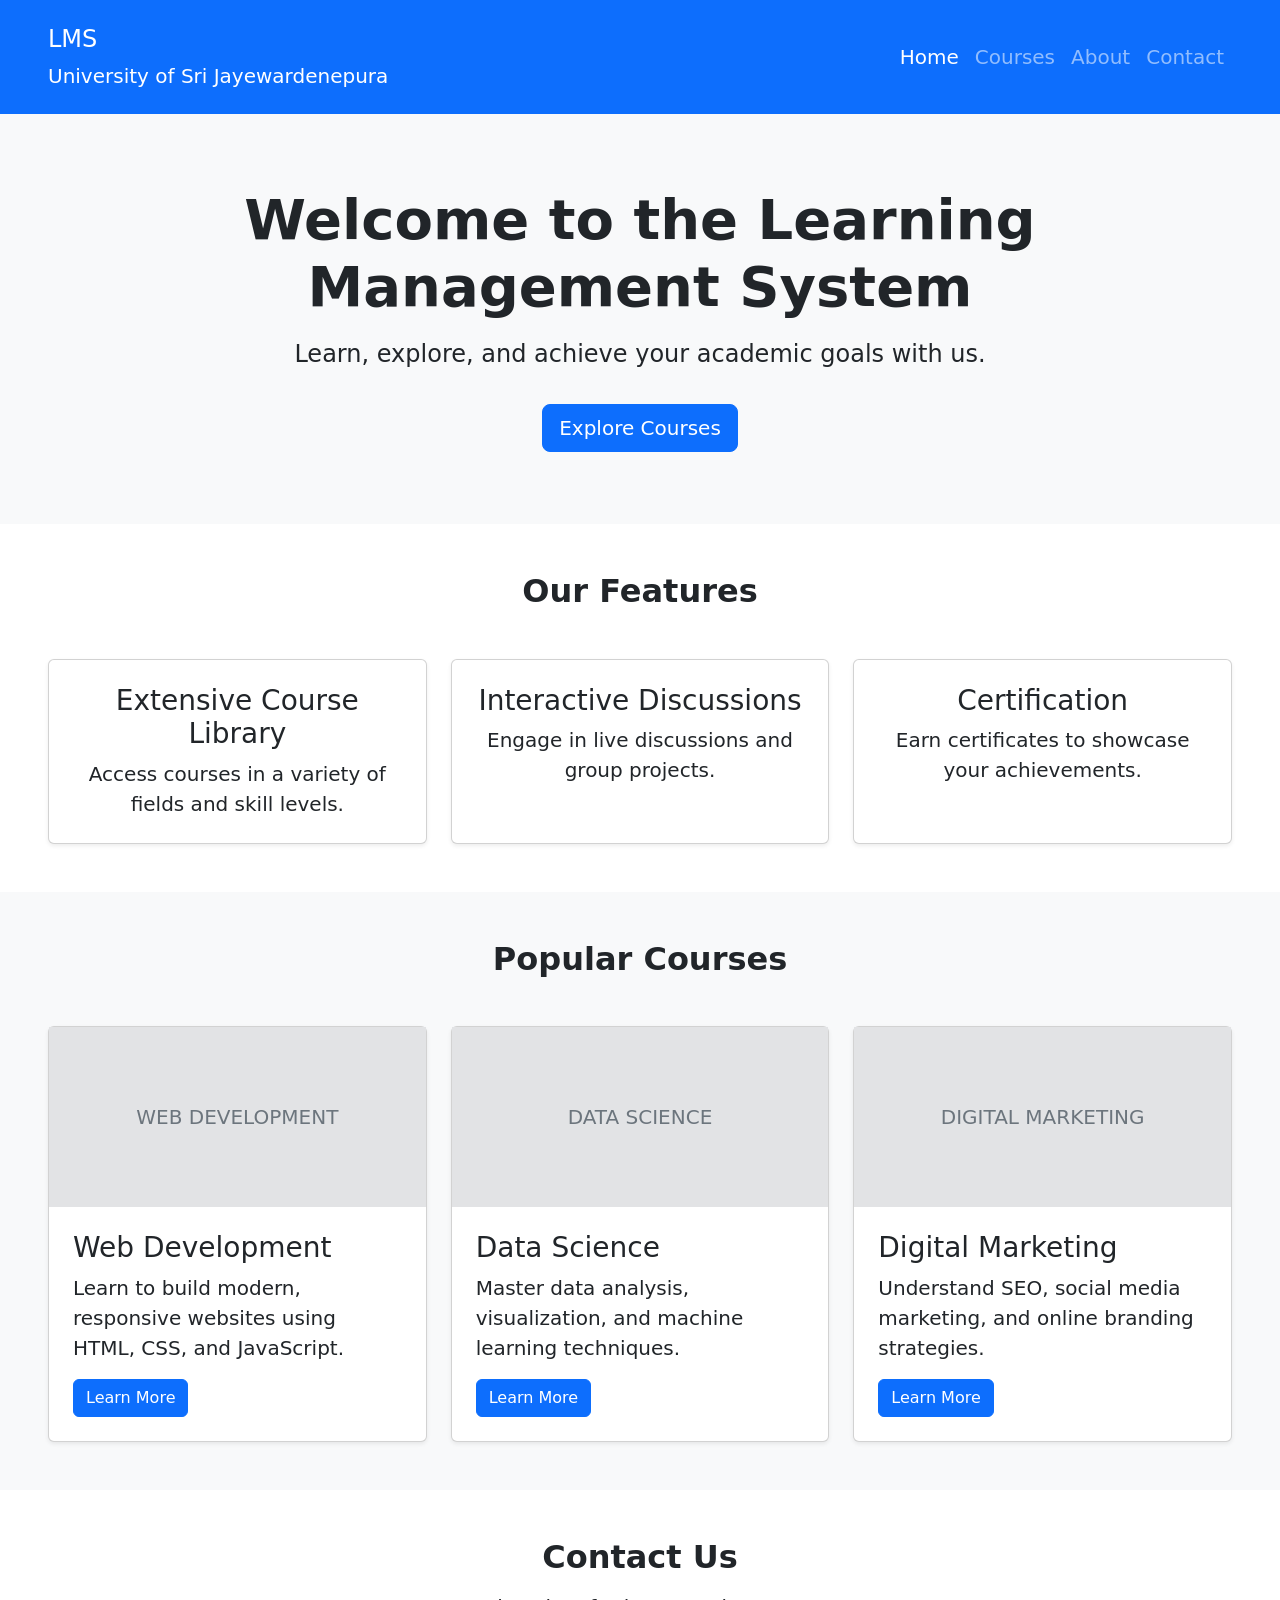
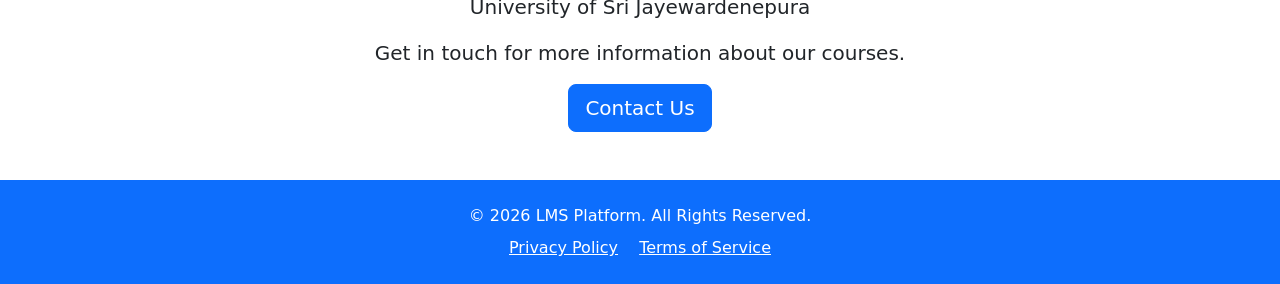
==== Practical 2 LMS using Bootstrap/index.html @ f60c270d "2nd activity done" ====
<!DOCTYPE html>
<html lang="en">

<head>
    <meta charset="UTF-8">
    <meta name="viewport" content="width=device-width, initial-scale=1.0">
    <title>LMS | University of Sri Jayewardenepura</title>

    <link href="https://cdn.jsdelivr.net/npm/bootstrap@5.3.3/dist/css/bootstrap.min.css" rel="stylesheet">
</head>

<body class="min-vh-100">

    <div class="container-fluid p-0 min-vh-100 d-flex flex-column">

        <nav class="navbar navbar-expand-lg navbar-dark bg-primary px-5 py-3">

            <a class="navbar-brand fs-4" href="#home">
                LMS<br>
                <span class="fs-5">University of Sri Jayewardenepura</span>
            </a>

            <button class="navbar-toggler" type="button" data-bs-toggle="collapse" data-bs-target="#menu">
                <span class="navbar-toggler-icon"></span>
            </button>

            <div class="collapse navbar-collapse" id="menu">
                <ul class="navbar-nav ms-auto fs-5">
                    <li class="nav-item">
                        <a class="nav-link active" href="#home">Home</a>
                    </li>
                    <li class="nav-item">
                        <a class="nav-link" href="#courses">Courses</a>
                    </li>
                    <li class="nav-item">
                        <a class="nav-link" href="#about">About</a>
                    </li>
                    <li class="nav-item">
                        <a class="nav-link" href="#contact">Contact</a>
                    </li>
                </ul>
            </div>

        </nav>

        <main class="flex-grow-1">

            <section id="home" class="bg-light text-center py-5 px-3">
                <div class="container py-4">
                    <h1 class="display-4 fw-bold">
                        Welcome to the Learning Management System
                    </h1>

                    <p class="fs-4 mt-3">
                        Learn, explore, and achieve your academic goals with us.
                    </p>

                    <a href="#courses" class="btn btn-primary btn-lg mt-3">
                        Explore Courses
                    </a>
                </div>
            </section>

            <section id="about" class="container-fluid px-5 py-5">
                <h2 class="text-center fw-bold mb-5">Our Features</h2>

                <div class="row g-4">

                    <div class="col-md-4">
                        <div class="card h-100 shadow-sm">
                            <div class="card-body text-center p-4">
                                <h3 class="card-title">Extensive Course Library</h3>
                                <p class="card-text fs-5">
                                    Access courses in a variety of fields and skill levels.
                                </p>
                            </div>
                        </div>
                    </div>

                    <div class="col-md-4">
                        <div class="card h-100 shadow-sm">
                            <div class="card-body text-center p-4">
                                <h3 class="card-title">Interactive Discussions</h3>
                                <p class="card-text fs-5">
                                    Engage in live discussions and group projects.
                                </p>
                            </div>
                        </div>
                    </div>

                    <div class="col-md-4">
                        <div class="card h-100 shadow-sm">
                            <div class="card-body text-center p-4">
                                <h3 class="card-title">Certification</h3>
                                <p class="card-text fs-5">
                                    Earn certificates to showcase your achievements.
                                </p>
                            </div>
                        </div>
                    </div>

                </div>
            </section>

            <section id="courses" class="container-fluid px-5 py-5 bg-light">
                <h2 class="text-center fw-bold mb-5">Popular Courses</h2>

                <div class="row g-4">

                    <div class="col-md-4">
                        <div class="card h-100 shadow-sm">
                            <div class="bg-secondary-subtle d-flex align-items-center justify-content-center"
                                style="height: 180px;">
                                <span class="fs-5 text-secondary">WEB DEVELOPMENT</span>
                            </div>
                            <div class="card-body p-4">
                                <h3 class="card-title">Web Development</h3>
                                <p class="card-text fs-5">
                                    Learn to build modern, responsive websites using HTML, CSS, and JavaScript.
                                </p>
                                <a href="#contact" class="btn btn-primary">Learn More</a>
                            </div>
                        </div>
                    </div>

                    <div class="col-md-4">
                        <div class="card h-100 shadow-sm">
                            <div class="bg-secondary-subtle d-flex align-items-center justify-content-center"
                                style="height: 180px;">
                                <span class="fs-5 text-secondary">DATA SCIENCE</span>
                            </div>
                            <div class="card-body p-4">
                                <h3 class="card-title">Data Science</h3>
                                <p class="card-text fs-5">
                                    Master data analysis, visualization, and machine learning techniques.
                                </p>
                                <a href="#contact" class="btn btn-primary">Learn More</a>
                            </div>
                        </div>
                    </div>

                    <div class="col-md-4">
                        <div class="card h-100 shadow-sm">
                            <div class="bg-secondary-subtle d-flex align-items-center justify-content-center"
                                style="height: 180px;">
                                <span class="fs-5 text-secondary">DIGITAL MARKETING</span>
                            </div>
                            <div class="card-body p-4">
                                <h3 class="card-title">Digital Marketing</h3>
                                <p class="card-text fs-5">
                                    Understand SEO, social media marketing, and online branding strategies.
                                </p>
                                <a href="#contact" class="btn btn-primary">Learn More</a>
                            </div>
                        </div>
                    </div>

                </div>
            </section>

            <section id="contact" class="text-center py-5 px-3">
                <h2 class="fw-bold">Contact Us</h2>
                <p class="fs-5 mt-3">
                    University of Sri Jayewardenepura
                </p>
                <p class="fs-5">
                    Get in touch for more information about our courses.
                </p>
                <a href="mailto:info@sjp.ac.lk" class="btn btn-primary btn-lg">
                    Contact Us
                </a>
            </section>

        </main>

        <footer class="bg-primary text-white text-center py-4 mt-auto">
            <p class="mb-2">
                © 2026 LMS Platform. All Rights Reserved.
            </p>
            <a href="#privacy" class="text-white me-3">Privacy Policy</a>
            <a href="#terms" class="text-white">Terms of Service</a>
        </footer>

    </div>

    <script src="https://cdn.jsdelivr.net/npm/bootstrap@5.3.3/dist/js/bootstrap.bundle.min.js"></script>

</body>

</html>
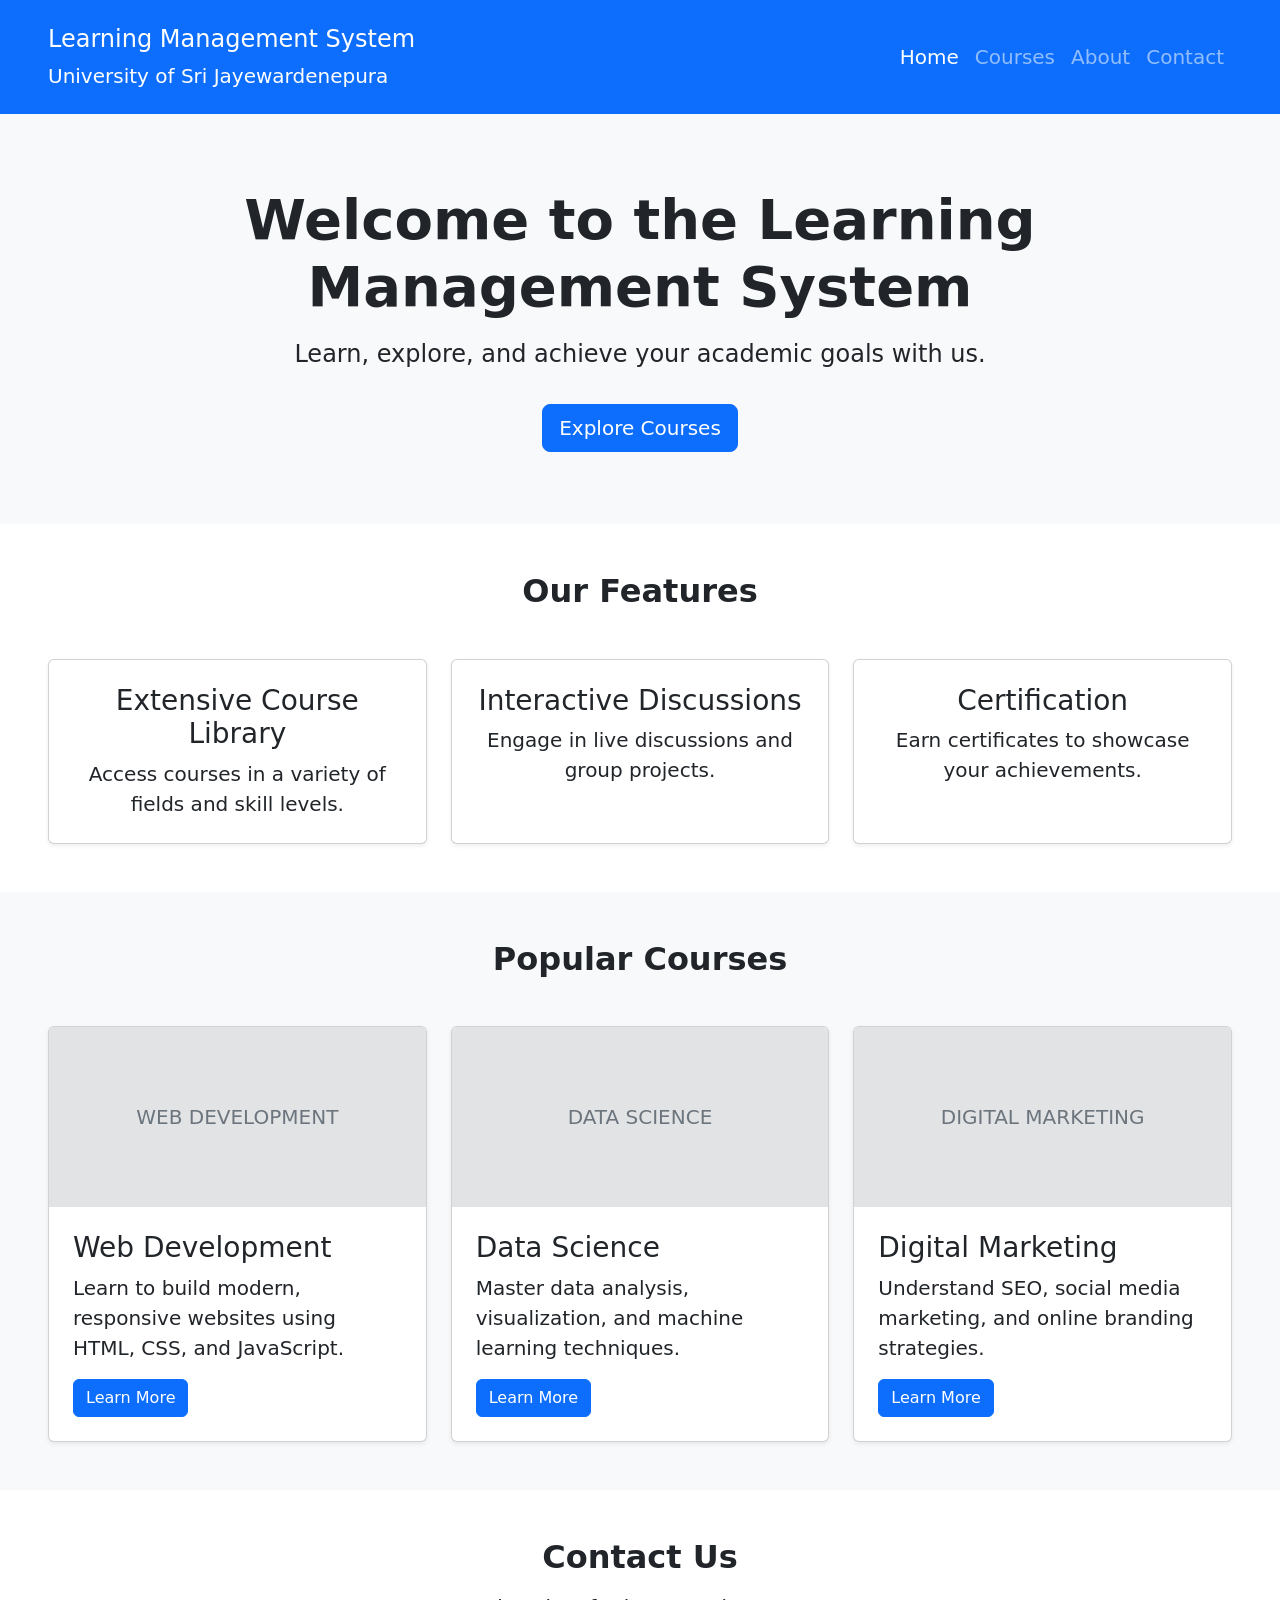
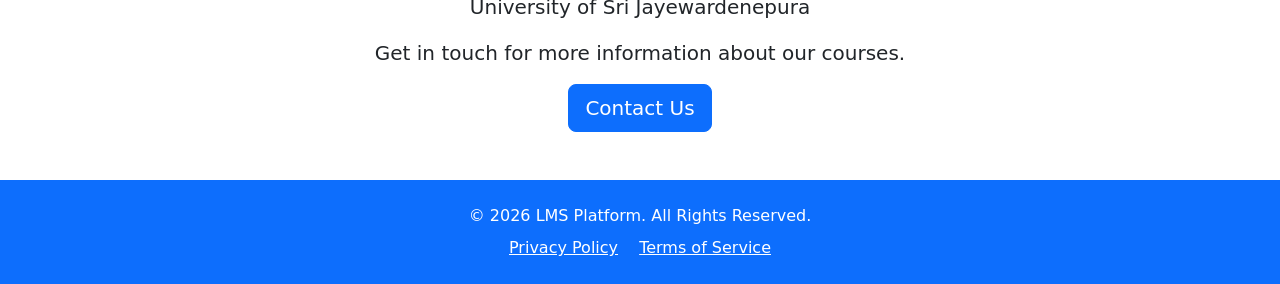
==== commit 8c304f24: "lab 2 done" ====
--- a/Practical 2 LMS using Bootstrap/index.html
+++ b/Practical 2 LMS using Bootstrap/index.html
@@ -16,7 +16,7 @@
         <nav class="navbar navbar-expand-lg navbar-dark bg-primary px-5 py-3">
 
             <a class="navbar-brand fs-4" href="#home">
-                LMS<br>
+                Learning Management System<br>
                 <span class="fs-5">University of Sri Jayewardenepura</span>
             </a>
 
@@ -48,7 +48,7 @@
             <section id="home" class="bg-light text-center py-5 px-3">
                 <div class="container py-4">
                     <h1 class="display-4 fw-bold">
-                        Welcome to the Learning Management System
+                        <span id="greeting"></span> Welcome to the Learning Management System
                     </h1>
 
                     <p class="fs-4 mt-3">
@@ -184,6 +184,7 @@
     </div>
 
     <script src="https://cdn.jsdelivr.net/npm/bootstrap@5.3.3/dist/js/bootstrap.bundle.min.js"></script>
+    <script src="test.js"></script>
 
 </body>
 
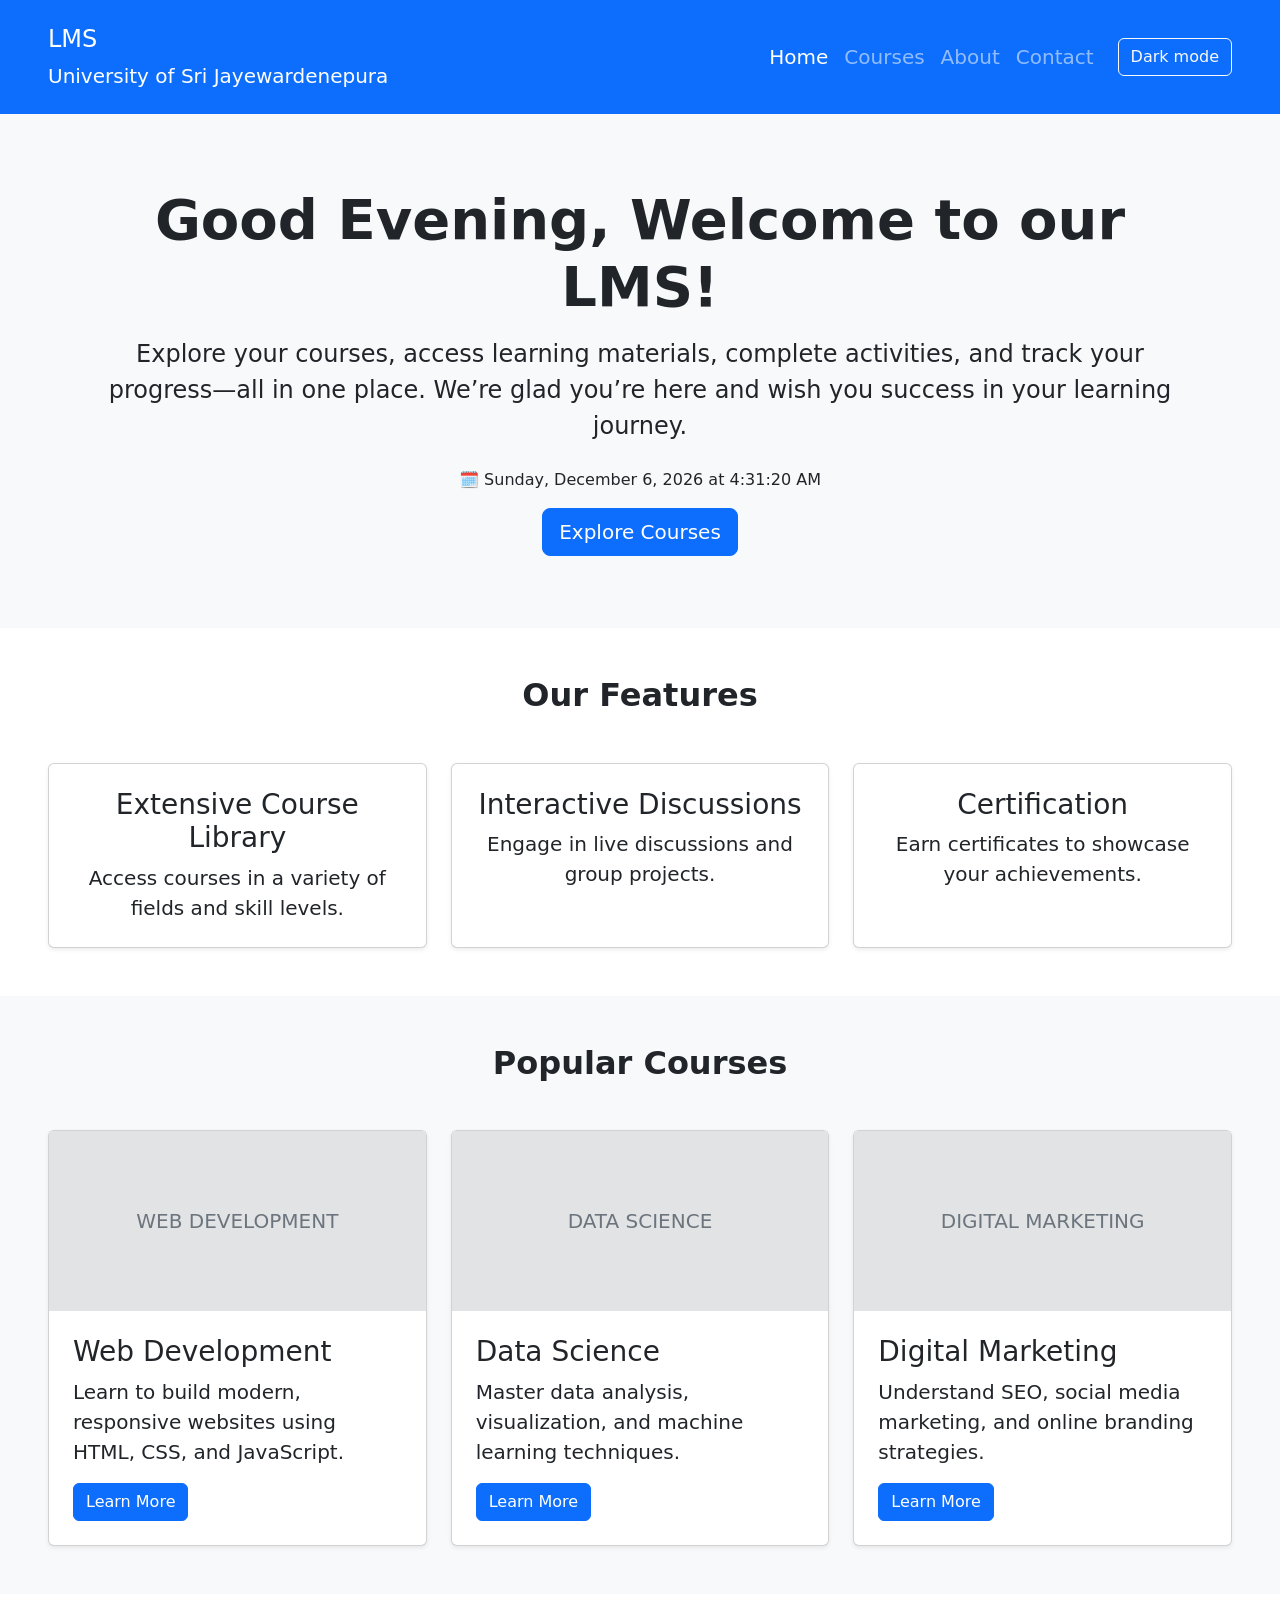
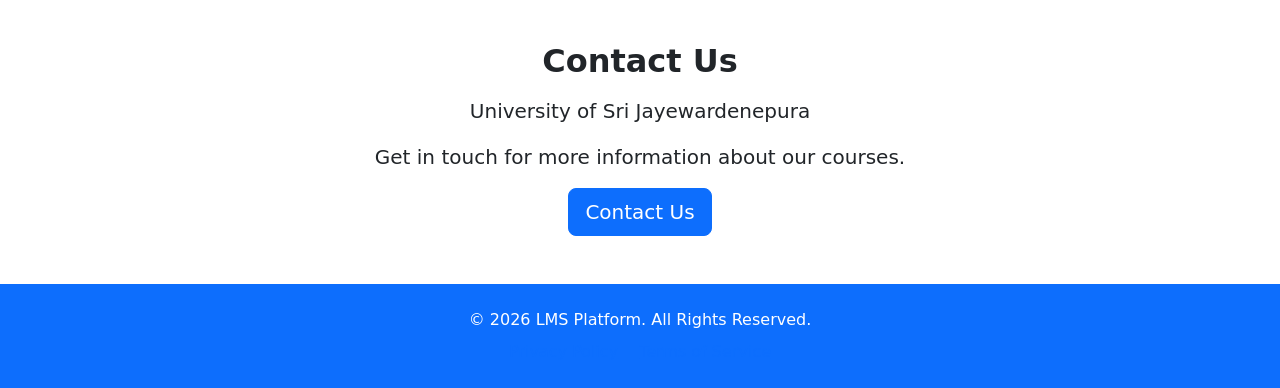
==== commit 3807beb7: "To-Do List Web Application Done" ====
--- a/Practical 2 LMS using Bootstrap/index.html
+++ b/Practical 2 LMS using Bootstrap/index.html
@@ -7,6 +7,32 @@
     <title>LMS | University of Sri Jayewardenepura</title>
 
     <link href="https://cdn.jsdelivr.net/npm/bootstrap@5.3.3/dist/css/bootstrap.min.css" rel="stylesheet">
+    <style>
+        :root[data-theme="dark"] {
+            color-scheme: dark;
+        }
+
+        :root[data-theme="dark"] body,
+        :root[data-theme="dark"] .card,
+        :root[data-theme="dark"] .modal-content {
+            color: #f8f9fa;
+            background-color: #212529;
+        }
+
+        :root[data-theme="dark"] .bg-light,
+        :root[data-theme="dark"] .bg-secondary-subtle {
+            color: #f8f9fa !important;
+            background-color: #343a40 !important;
+        }
+
+        :root[data-theme="dark"] .text-secondary {
+            color: #adb5bd !important;
+        }
+
+        :root[data-theme="dark"] .btn-close {
+            filter: invert(1) grayscale(100%) brightness(200%);
+        }
+    </style>
 </head>
 
 <body class="min-vh-100">
@@ -16,7 +42,7 @@
         <nav class="navbar navbar-expand-lg navbar-dark bg-primary px-5 py-3">
 
             <a class="navbar-brand fs-4" href="#home">
-                Learning Management System<br>
+                LMS <br>
                 <span class="fs-5">University of Sri Jayewardenepura</span>
             </a>
 
@@ -39,6 +65,11 @@
                         <a class="nav-link" href="#contact">Contact</a>
                     </li>
                 </ul>
+                <button id="theme-toggle" class="btn btn-outline-light ms-lg-3 mt-3 mt-lg-0" type="button"
+                    aria-pressed="false">
+                    <span id="theme-toggle-icon" aria-hidden="true">🌙</span>
+                    <span id="theme-toggle-label">Dark mode</span>
+                </button>
             </div>
 
         </nav>
@@ -48,11 +79,18 @@
             <section id="home" class="bg-light text-center py-5 px-3">
                 <div class="container py-4">
                     <h1 class="display-4 fw-bold">
-                        <span id="greeting"></span> Welcome to the Learning Management System
+                        <span id="greeting"></span> Welcome to our LMS!
                     </h1>
 
                     <p class="fs-4 mt-3">
-                        Learn, explore, and achieve your academic goals with us.
+                        Explore your courses, access learning materials, complete activities,
+                        and track your progress—all in one place. We’re glad you’re here and wish
+                        you success in your learning journey.
+                    </p>
+
+                    <p class="fs-6 mt-4 mb-0">
+                        <span aria-hidden="true">🗓️</span>
+                        <time id="current-datetime" aria-label="Current date and time"></time>
                     </p>
 
                     <a href="#courses" class="btn btn-primary btn-lg mt-3">
@@ -118,7 +156,8 @@
                                 <p class="card-text fs-5">
                                     Learn to build modern, responsive websites using HTML, CSS, and JavaScript.
                                 </p>
-                                <a href="#contact" class="btn btn-primary">Learn More</a>
+                                <button type="button" class="btn btn-primary" data-bs-toggle="modal"
+                                    data-bs-target="#webDevelopmentModal">Learn More</button>
                             </div>
                         </div>
                     </div>
@@ -134,7 +173,8 @@
                                 <p class="card-text fs-5">
                                     Master data analysis, visualization, and machine learning techniques.
                                 </p>
-                                <a href="#contact" class="btn btn-primary">Learn More</a>
+                                <button type="button" class="btn btn-primary" data-bs-toggle="modal"
+                                    data-bs-target="#dataScienceModal">Learn More</button>
                             </div>
                         </div>
                     </div>
@@ -150,7 +190,8 @@
                                 <p class="card-text fs-5">
                                     Understand SEO, social media marketing, and online branding strategies.
                                 </p>
-                                <a href="#contact" class="btn btn-primary">Learn More</a>
+                                <button type="button" class="btn btn-primary" data-bs-toggle="modal"
+                                    data-bs-target="#digitalMarketingModal">Learn More</button>
                             </div>
                         </div>
                     </div>
@@ -158,7 +199,82 @@
                 </div>
             </section>
 
-            <section id="contact" class="text-center py-5 px-3">
+            <div class="modal fade" id="webDevelopmentModal" tabindex="-1" aria-labelledby="webDevelopmentModalLabel"
+                aria-hidden="true">
+                <div class="modal-dialog modal-dialog-centered">
+                    <div class="modal-content">
+                        <div class="modal-header">
+                            <h2 class="modal-title fs-4" id="webDevelopmentModalLabel">💻 Web Development</h2>
+                            <button type="button" class="btn-close" data-bs-dismiss="modal" aria-label="Close"></button>
+                        </div>
+                        <div class="modal-body">
+                            <p>Learn how websites are planned, built, and brought to life in a browser. Start with the
+                                foundations, then put them together in responsive pages of your own.</p>
+                            <h3 class="fs-6 fw-bold">Explore topics like</h3>
+                            <ul class="mb-0">
+                                <li>HTML structure and accessible content</li>
+                                <li>CSS styling, layouts, and responsive design</li>
+                                <li>JavaScript fundamentals and interactivity</li>
+                            </ul>
+                        </div>
+                        <div class="modal-footer">
+                            <button type="button" class="btn btn-secondary" data-bs-dismiss="modal">Close</button>
+                        </div>
+                    </div>
+                </div>
+            </div>
+
+            <div class="modal fade" id="dataScienceModal" tabindex="-1" aria-labelledby="dataScienceModalLabel"
+                aria-hidden="true">
+                <div class="modal-dialog modal-dialog-centered">
+                    <div class="modal-content">
+                        <div class="modal-header">
+                            <h2 class="modal-title fs-4" id="dataScienceModalLabel">📊 Data Science</h2>
+                            <button type="button" class="btn-close" data-bs-dismiss="modal" aria-label="Close"></button>
+                        </div>
+                        <div class="modal-body">
+                            <p>Discover how to turn raw data into useful insights. Practice asking questions, exploring
+                                datasets, and communicating what the results mean.</p>
+                            <h3 class="fs-6 fw-bold">Explore topics like</h3>
+                            <ul class="mb-0">
+                                <li>Data preparation and exploratory analysis</li>
+                                <li>Charts, visualization, and communicating findings</li>
+                                <li>Introduction to statistics and machine learning</li>
+                            </ul>
+                        </div>
+                        <div class="modal-footer">
+                            <button type="button" class="btn btn-secondary" data-bs-dismiss="modal">Close</button>
+                        </div>
+                    </div>
+                </div>
+            </div>
+
+            <div class="modal fade" id="digitalMarketingModal" tabindex="-1"
+                aria-labelledby="digitalMarketingModalLabel" aria-hidden="true">
+                <div class="modal-dialog modal-dialog-centered">
+                    <div class="modal-content">
+                        <div class="modal-header">
+                            <h2 class="modal-title fs-4" id="digitalMarketingModalLabel">📣 Digital Marketing</h2>
+                            <button type="button" class="btn-close" data-bs-dismiss="modal" aria-label="Close"></button>
+                        </div>
+                        <div class="modal-body">
+                            <p>Learn how organizations reach and engage audiences online. Explore practical ways to
+                                build a digital presence and measure how well a campaign is working.</p>
+                            <h3 class="fs-6 fw-bold">Explore topics like</h3>
+                            <ul class="mb-0">
+                                <li>Search engine optimization (SEO)</li>
+                                <li>Social media and content strategy</li>
+                                <li>Online branding and campaign analytics</li>
+                            </ul>
+                        </div>
+                        <div class="modal-footer">
+                            <button type="button" class="btn btn-secondary" data-bs-dismiss="modal">Close</button>
+                        </div>
+                    </div>
+                </div>
+            </div>
+
+            <section id="contact" class="contact-section text-center py-5 px-3">
                 <h2 class="fw-bold">Contact Us</h2>
                 <p class="fs-5 mt-3">
                     University of Sri Jayewardenepura
@@ -177,14 +293,14 @@
             <p class="mb-2">
                 © 2026 LMS Platform. All Rights Reserved.
             </p>
-            <a href="#privacy" class="text-white me-3">Privacy Policy</a>
-            <a href="#terms" class="text-white">Terms of Service</a>
+            <a href="#privacy" class="me-3">Privacy Policy</a>
+            <a href="#terms">Terms of Service</a>
         </footer>
 
     </div>
 
     <script src="https://cdn.jsdelivr.net/npm/bootstrap@5.3.3/dist/js/bootstrap.bundle.min.js"></script>
-    <script src="test.js"></script>
+    <script src="java.js"></script>
 
 </body>
 
